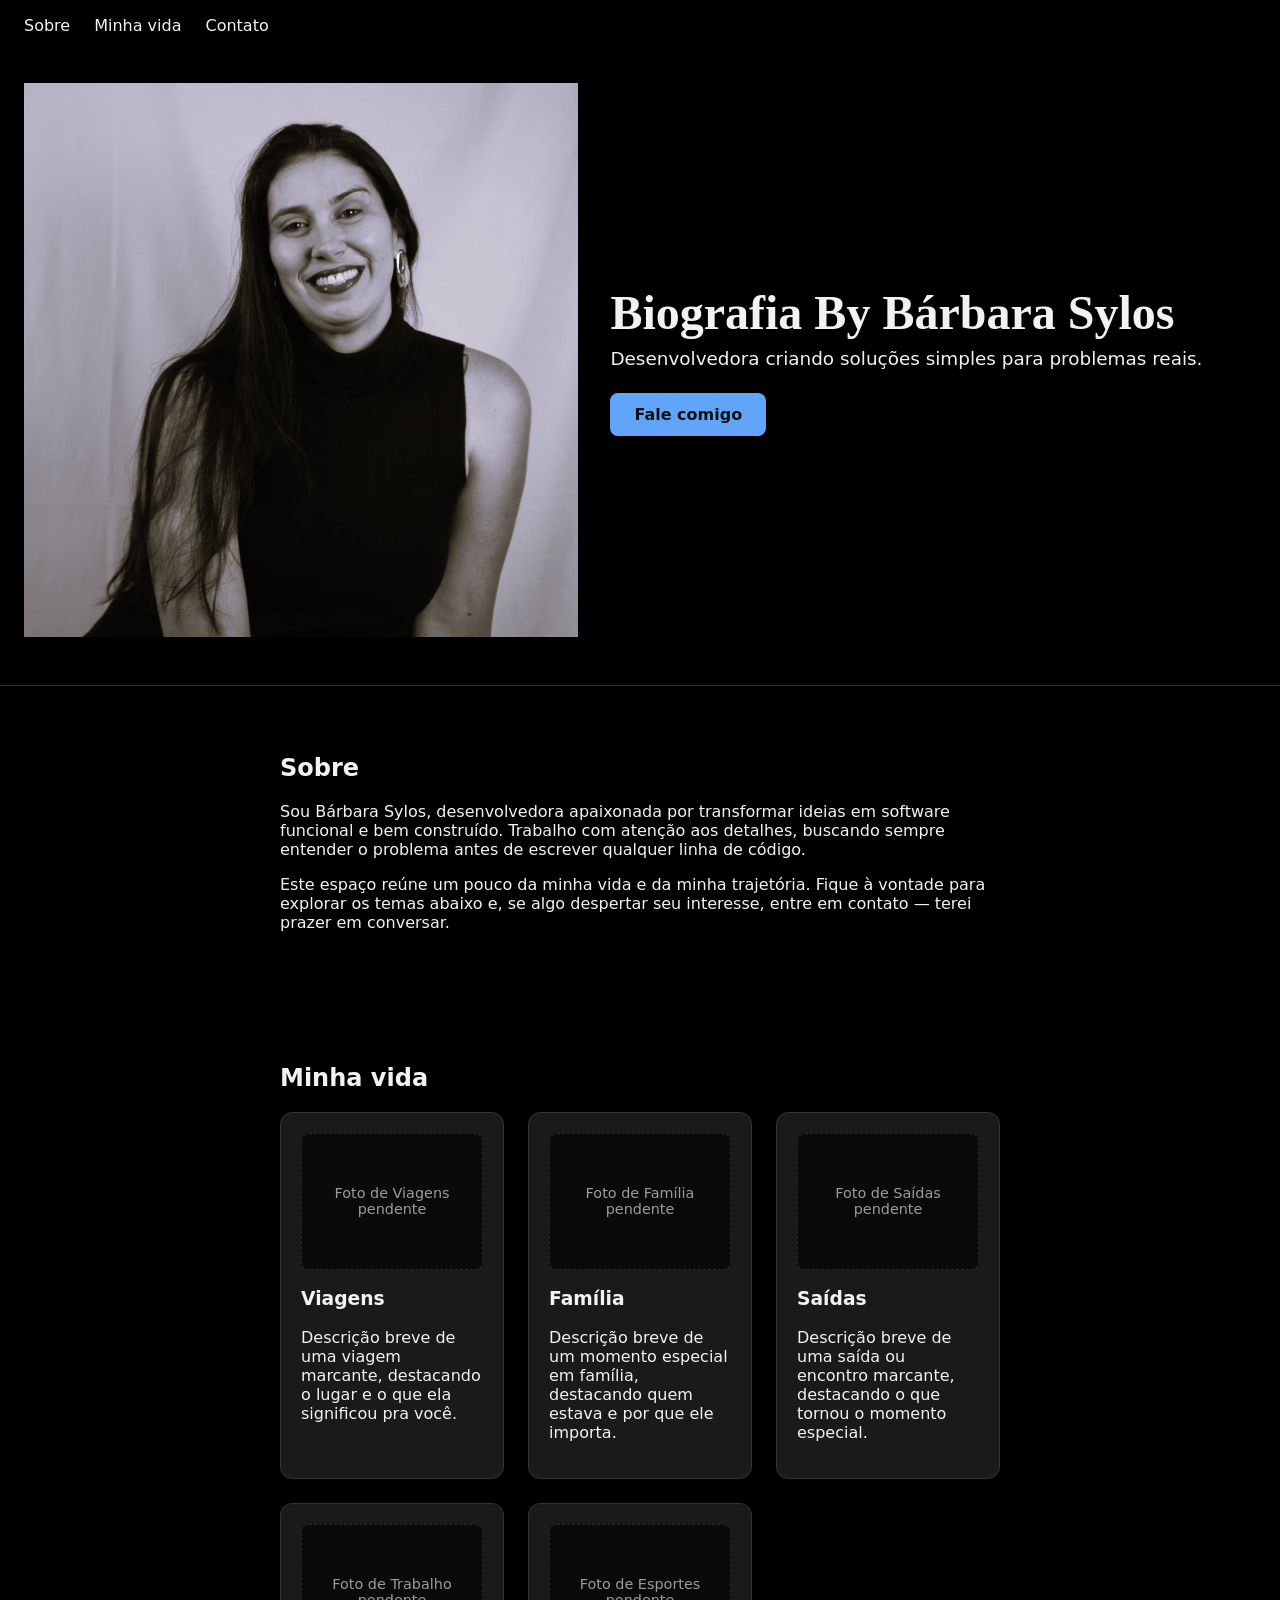
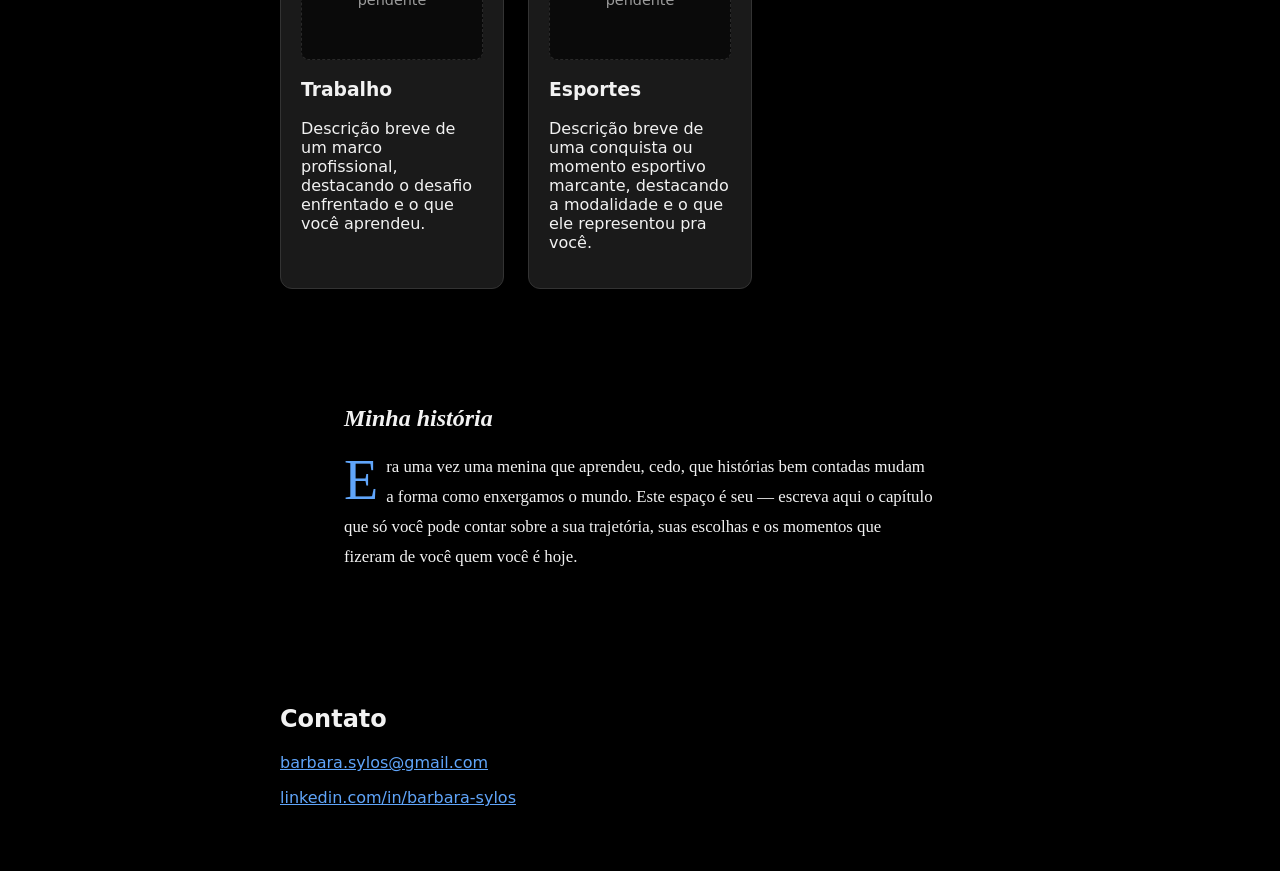
==== index.html @ 66dad940 "Commit inicial do site pessoal com tema preto puro fixo Remove o sistema de alternancia de tema clar" ====
<!DOCTYPE html>
<html lang="pt-BR">
<head>
  <meta charset="UTF-8">
  <meta name="viewport" content="width=device-width, initial-scale=1.0">
  <title>Bárbara Sylos — Portfólio</title>
  <link rel="stylesheet" href="style.css">
</head>
<body>
  <header class="header">
    <nav class="nav" id="nav">
      <button id="menu-toggle" class="menu-toggle" aria-label="Abrir menu" aria-expanded="false" aria-controls="nav-links">
        <span class="hamburger-line"></span>
        <span class="hamburger-line"></span>
        <span class="hamburger-line"></span>
      </button>
      <ul id="nav-links" class="nav-links">
        <li><a href="#sobre" class="nav-link">Sobre</a></li>
        <li><a href="#minha-vida" class="nav-link">Minha vida</a></li>
        <li><a href="#contato" class="nav-link">Contato</a></li>
      </ul>
    </nav>

    <div class="hero">
      <img src="perfil-barbara02.jpg" alt="Foto de Bárbara Sylos" class="hero-photo">
      <div class="hero-text">
        <h1 class="hero-name">Biografia By Bárbara Sylos</h1>
        <p class="hero-tagline">Desenvolvedora criando soluções simples para problemas reais.</p>
        <a href="#contato" class="cta-button">Fale comigo</a>
      </div>
    </div>
  </header>

  <main>
    <section id="sobre" class="section">
      <h2>Sobre</h2>
      <p>Sou Bárbara Sylos, desenvolvedora apaixonada por transformar ideias em software funcional e bem construído. Trabalho com atenção aos detalhes, buscando sempre entender o problema antes de escrever qualquer linha de código.</p>
      <p>Este espaço reúne um pouco da minha vida e da minha trajetória. Fique à vontade para explorar os temas abaixo e, se algo despertar seu interesse, entre em contato — terei prazer em conversar.</p>
    </section>

    <section id="minha-vida" class="section">
      <h2>Minha vida</h2>
      <!-- Fotos ainda pendentes: trocar cada .card-photo-placeholder por <img> quando as fotos estiverem prontas -->
      <div class="cards">
        <article class="card">
          <div class="card-photo-placeholder">Foto de Viagens pendente</div>
          <h3>Viagens</h3>
          <p>Descrição breve de uma viagem marcante, destacando o lugar e o que ela significou pra você.</p>
        </article>
        <article class="card">
          <div class="card-photo-placeholder">Foto de Família pendente</div>
          <h3>Família</h3>
          <p>Descrição breve de um momento especial em família, destacando quem estava e por que ele importa.</p>
        </article>
        <article class="card">
          <div class="card-photo-placeholder">Foto de Saídas pendente</div>
          <h3>Saídas</h3>
          <p>Descrição breve de uma saída ou encontro marcante, destacando o que tornou o momento especial.</p>
        </article>
        <article class="card">
          <div class="card-photo-placeholder">Foto de Trabalho pendente</div>
          <h3>Trabalho</h3>
          <p>Descrição breve de um marco profissional, destacando o desafio enfrentado e o que você aprendeu.</p>
        </article>
        <article class="card">
          <div class="card-photo-placeholder">Foto de Esportes pendente</div>
          <h3>Esportes</h3>
          <p>Descrição breve de uma conquista ou momento esportivo marcante, destacando a modalidade e o que ele representou pra você.</p>
        </article>
      </div>
    </section>

    <section id="historia" class="section section-story">
      <h2 class="story-heading">Minha história</h2>
      <!-- Texto de exemplo: substituir pelo capítulo real da sua história -->
      <p class="story-text">Era uma vez uma menina que aprendeu, cedo, que histórias bem contadas mudam a forma como enxergamos o mundo. Este espaço é seu — escreva aqui o capítulo que só você pode contar sobre a sua trajetória, suas escolhas e os momentos que fizeram de você quem você é hoje.</p>
    </section>

    <section id="contato" class="section">
      <h2>Contato</h2>
      <p><a href="mailto:barbara.sylos@gmail.com">barbara.sylos@gmail.com</a></p>
      <p><a href="https://www.linkedin.com/in/barbara-sylos" target="_blank" rel="noopener">linkedin.com/in/barbara-sylos</a></p>
    </section>
  </main>

  <script src="script.js"></script>
</body>
</html>
---- style.css ----
/* ===== Variáveis de cor (fixas: preto puro) ===== */
:root {
  --color-bg: #000000;
  --color-bg-alt: #1a1a1a;
  --color-text: #f2f2f2;
  --color-primary: #60a5fa;
  --color-border: #333333;
}

/* ===== Reset simples e base ===== */
* {
  box-sizing: border-box;
}

html {
  scroll-behavior: smooth; /* rolagem suave ao clicar em links de âncora */
}

body {
  margin: 0;
  font-family: system-ui, -apple-system, "Segoe UI", Roboto, sans-serif;
  background-color: var(--color-bg);
  color: var(--color-text);
  transition: background-color 0.2s ease, color 0.2s ease;
}

/* ===== Cabeçalho e barra de navegação ===== */
.header {
  position: relative; /* serve de referência para o menu mobile (position: absolute) */
  padding: 1rem 1.5rem 3rem;
  border-bottom: 1px solid var(--color-border);
}

.nav {
  display: flex;
  align-items: center;
  justify-content: space-between;
  gap: 1rem;
}

.nav-links {
  display: flex;
  gap: 1.5rem;
  list-style: none;
  margin: 0;
  padding: 0;
}

.nav-link {
  color: var(--color-text);
  text-decoration: none;
  font-weight: 500;
}

.nav-link:hover {
  color: var(--color-primary);
}

/* Botão de alternância de tema */
.theme-toggle {
  background: none;
  border: 1px solid var(--color-border);
  border-radius: 999px;
  width: 2.25rem;
  height: 2.25rem;
  font-size: 1.1rem;
  cursor: pointer;
  color: var(--color-text);
}

/* Botão hambúrguer: escondido no desktop, aparece só no mobile (media query abaixo) */
.menu-toggle {
  display: none;
  flex-direction: column;
  justify-content: center;
  gap: 4px;
  width: 2.25rem;
  height: 2.25rem;
  background: none;
  border: none;
  cursor: pointer;
}

.hamburger-line {
  display: block;
  width: 100%;
  height: 2px;
  background-color: var(--color-text);
}

/* ===== Seção de introdução (hero) ===== */
.hero {
  margin: 3rem 0 0;
  display: flex;
  align-items: center;
  gap: 2rem;
}

.hero-photo {
  width: 45%;
  aspect-ratio: 1 / 1; /* mantém quadrada mesmo com a largura variando */
  object-fit: cover;
  flex-shrink: 0; /* não deixa a foto encolher para dar espaço ao texto */
}

.hero-text {
  text-align: left;
  padding-right: 2rem; /* não deixa o texto colar na borda direita da tela */
}

.hero-name {
  font-family: "Brush Script MT", "Segoe Script", cursive;
  font-size: 3rem;
  margin: 0 0 0.5rem;
}

.hero-tagline {
  font-size: 1.15rem;
  margin: 0 0 1.5rem;
}

/* Texto branco não teria contraste suficiente sobre o azul claro de destaque */
.cta-button {
  display: inline-block;
  padding: 0.75rem 1.5rem;
  background-color: var(--color-primary);
  color: #121212;
  text-decoration: none;
  border-radius: 0.5rem;
  font-weight: 600;
}

/* ===== Seções gerais ===== */
.section {
  max-width: 48rem;
  margin: 0 auto;
  padding: 3rem 1.5rem;
}

/* Links de contato: sem esta regra, ficavam com o azul/roxo padrão do
   navegador, ilegíveis sobre o fundo escuro do tema dark */
#contato a {
  color: var(--color-primary);
  text-decoration: underline;
}

/* ===== Cartões de "Minha vida" ===== */
.cards {
  display: grid;
  grid-template-columns: repeat(auto-fit, minmax(13rem, 1fr));
  gap: 1.5rem;
}

.card {
  background-color: var(--color-bg-alt);
  border: 1px solid var(--color-border);
  border-radius: 0.75rem;
  padding: 1.25rem;
}

/* Espaço reservado para quando as fotos de cada categoria estiverem prontas */
.card-photo-placeholder {
  aspect-ratio: 4 / 3;
  display: flex;
  align-items: center;
  justify-content: center;
  text-align: center;
  padding: 0.5rem;
  margin-bottom: 0.75rem;
  background-color: var(--color-bg);
  border: 1px dashed var(--color-border);
  border-radius: 0.5rem;
  font-size: 0.9rem;
  opacity: 0.6;
}

/* ===== Seção "Minha história" (estilo capítulo de livro) ===== */
.section-story {
  max-width: 40rem; /* coluna mais estreita, como um livro, pra facilitar a leitura */
}

.story-heading {
  font-family: Georgia, "Times New Roman", serif;
  font-style: italic;
}

.story-text {
  font-family: Georgia, "Times New Roman", serif;
  font-size: 1.05rem;
  line-height: 1.8;
}

/* Primeira letra do capítulo em destaque, como em livros impressos */
.story-text::first-letter {
  font-family: "Brush Script MT", "Segoe Script", cursive;
  font-size: 3.5rem;
  line-height: 1;
  float: left;
  padding-right: 0.5rem;
  color: var(--color-primary);
}

/* ===== Responsivo: menu vira hambúrguer abaixo de 768px ===== */
@media (max-width: 768px) {
  .nav-links {
    display: none; /* escondido até o botão hambúrguer abrir (classe is-open abaixo) */
    position: absolute;
    top: 4rem;
    left: 1rem;
    right: 1rem;
    flex-direction: column;
    background-color: var(--color-bg);
    border: 1px solid var(--color-border);
    border-radius: 0.5rem;
    padding: 1rem;
    gap: 1rem;
    z-index: 10;
  }

  .nav-links.is-open {
    display: flex; /* classe adicionada/removida pelo script.js (Task 3) */
  }

  .menu-toggle {
    display: flex; /* só aparece no mobile */
  }

  .hero {
    flex-direction: column; /* empilha foto e texto no celular */
    text-align: center;
  }

  .hero-photo {
    width: 100%; /* ocupa a largura toda em vez de metade, já empilhada */
  }

  .hero-text {
    text-align: center;
    padding-right: 0;
  }
}
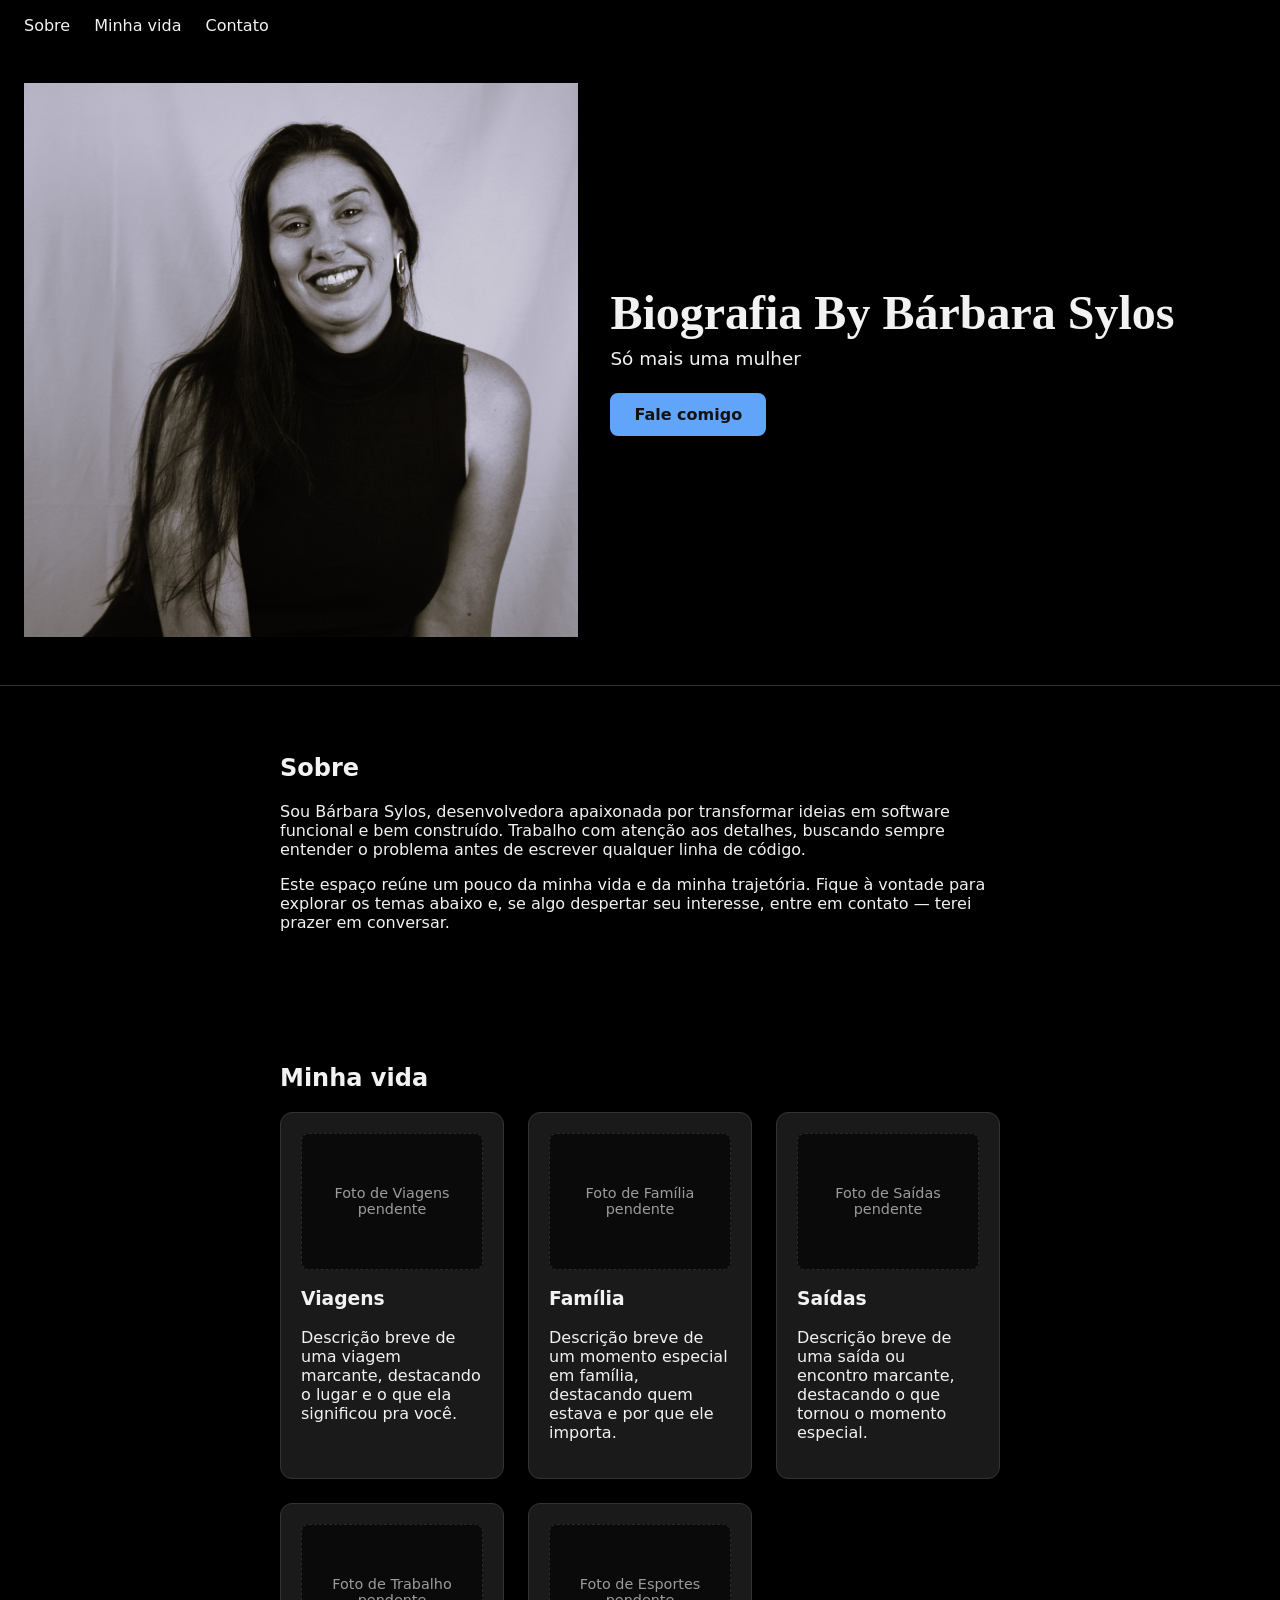
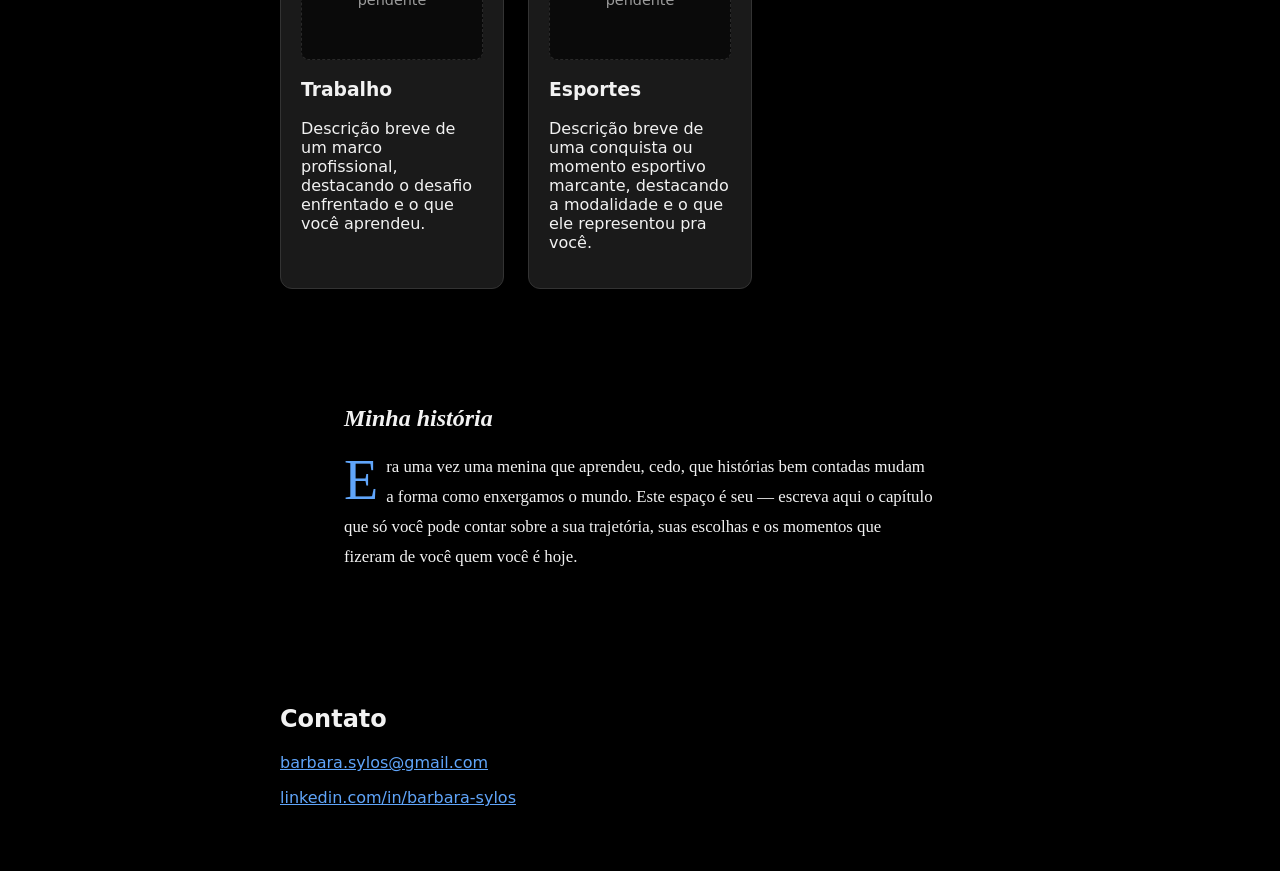
==== commit 0c59b17f: "Altera o slogan da página inicial Co-Authored-By: Claude Sonnet 5 <noreply@anthropic.com>" ====
--- a/index.html
+++ b/index.html
@@ -25,7 +25,7 @@
       <img src="perfil-barbara02.jpg" alt="Foto de Bárbara Sylos" class="hero-photo">
       <div class="hero-text">
         <h1 class="hero-name">Biografia By Bárbara Sylos</h1>
-        <p class="hero-tagline">Desenvolvedora criando soluções simples para problemas reais.</p>
+        <p class="hero-tagline">Só mais uma mulher</p>
         <a href="#contato" class="cta-button">Fale comigo</a>
       </div>
     </div>
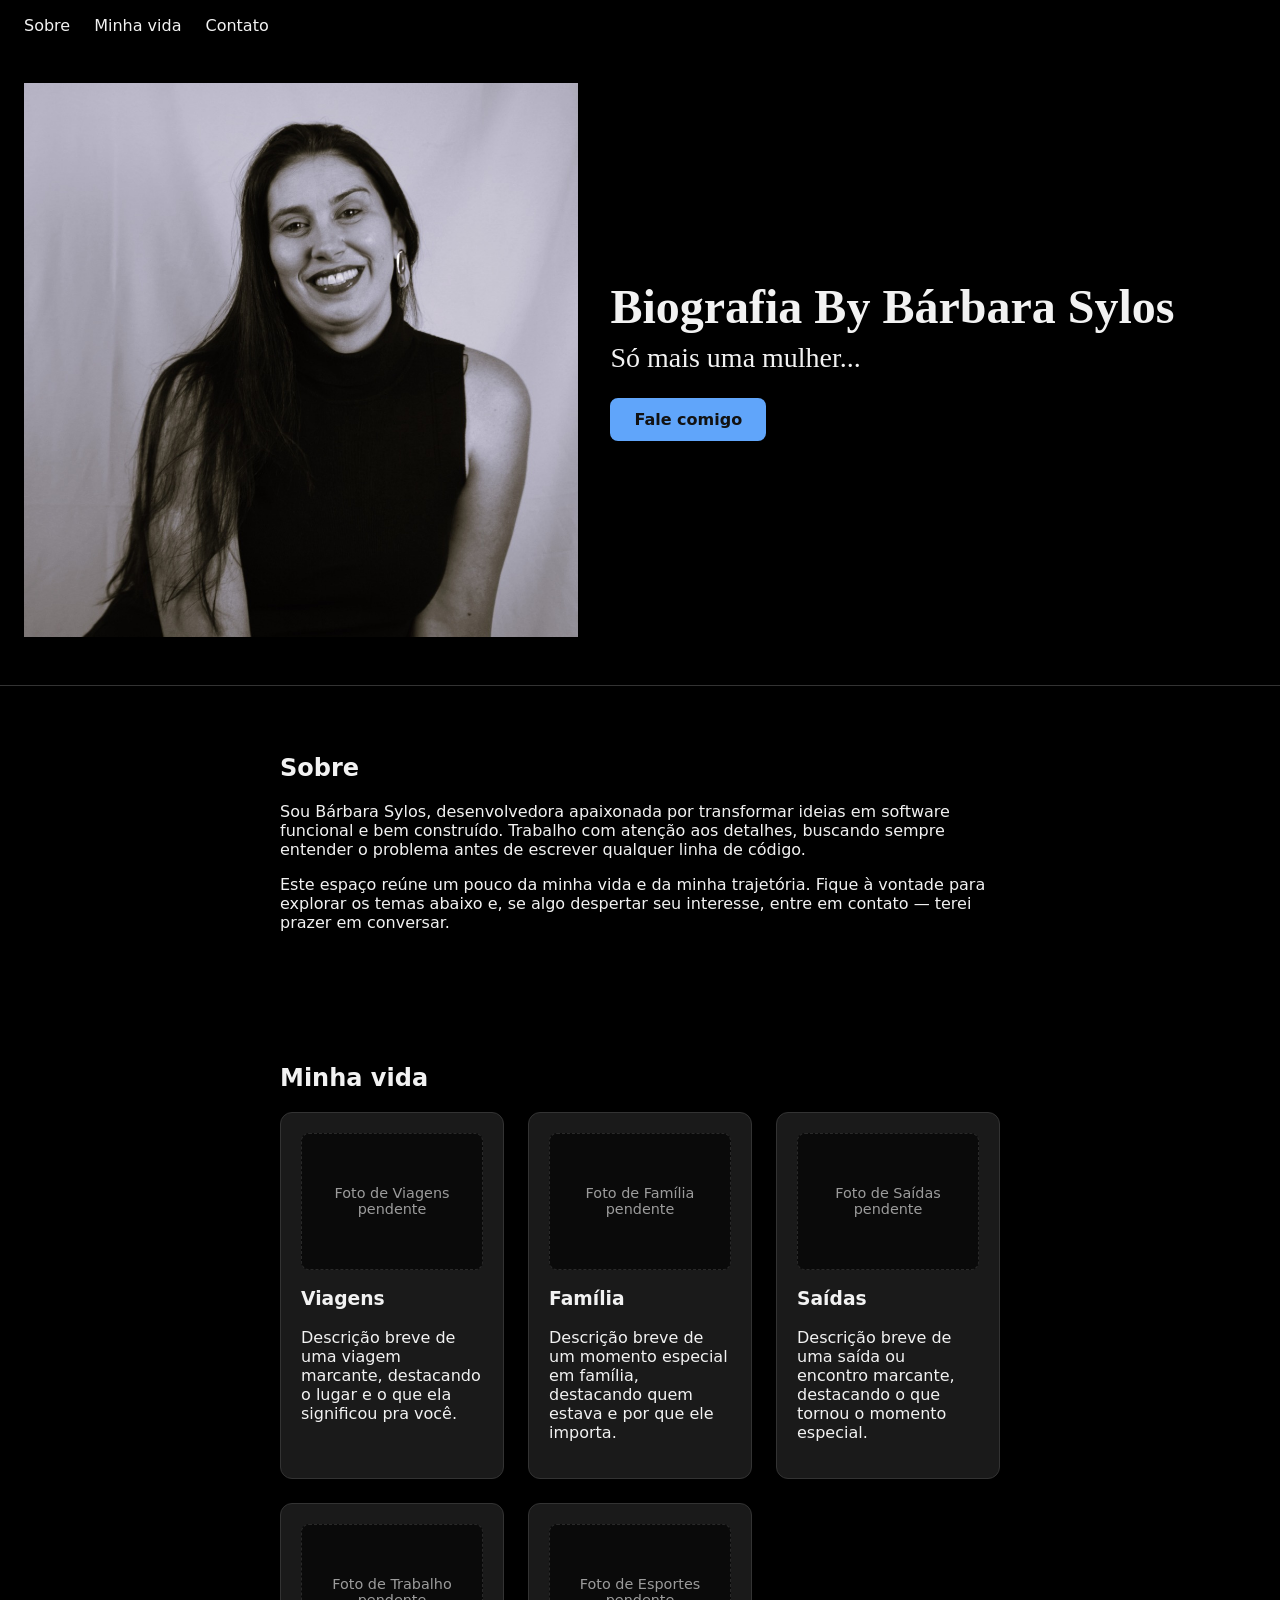
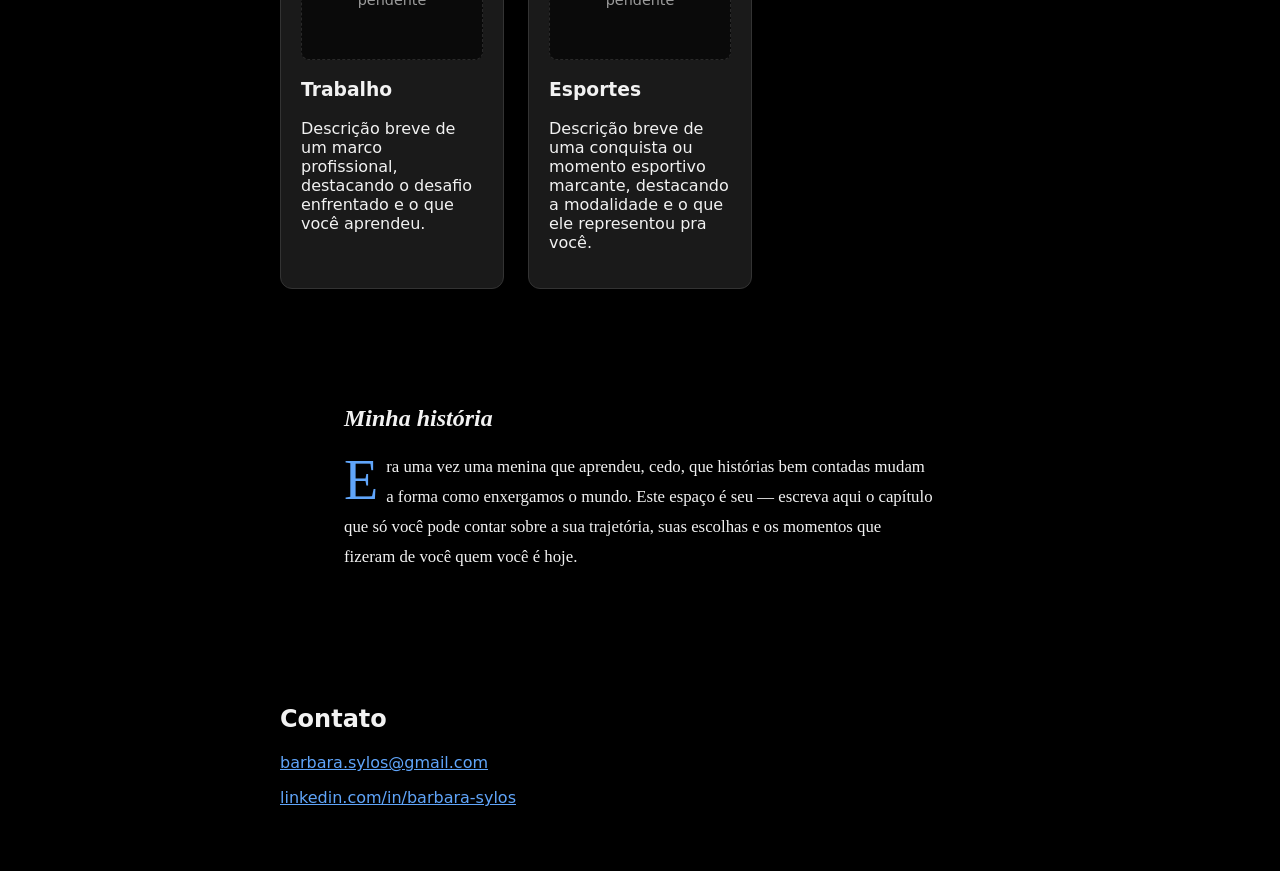
==== commit ebc7a05a: "Estiliza o slogan com fonte cursiva e adiciona reticências Co-Authored-By: Claude Sonnet 5 <noreply@" ====
--- a/index.html
+++ b/index.html
@@ -25,7 +25,7 @@
       <img src="perfil-barbara02.jpg" alt="Foto de Bárbara Sylos" class="hero-photo">
       <div class="hero-text">
         <h1 class="hero-name">Biografia By Bárbara Sylos</h1>
-        <p class="hero-tagline">Só mais uma mulher</p>
+        <p class="hero-tagline">Só mais uma mulher...</p>
         <a href="#contato" class="cta-button">Fale comigo</a>
       </div>
     </div>
--- a/style.css
+++ b/style.css
@@ -115,7 +115,8 @@
 }
 
 .hero-tagline {
-  font-size: 1.15rem;
+  font-family: "Brush Script MT", "Segoe Script", cursive;
+  font-size: 1.75rem;
   margin: 0 0 1.5rem;
 }
 
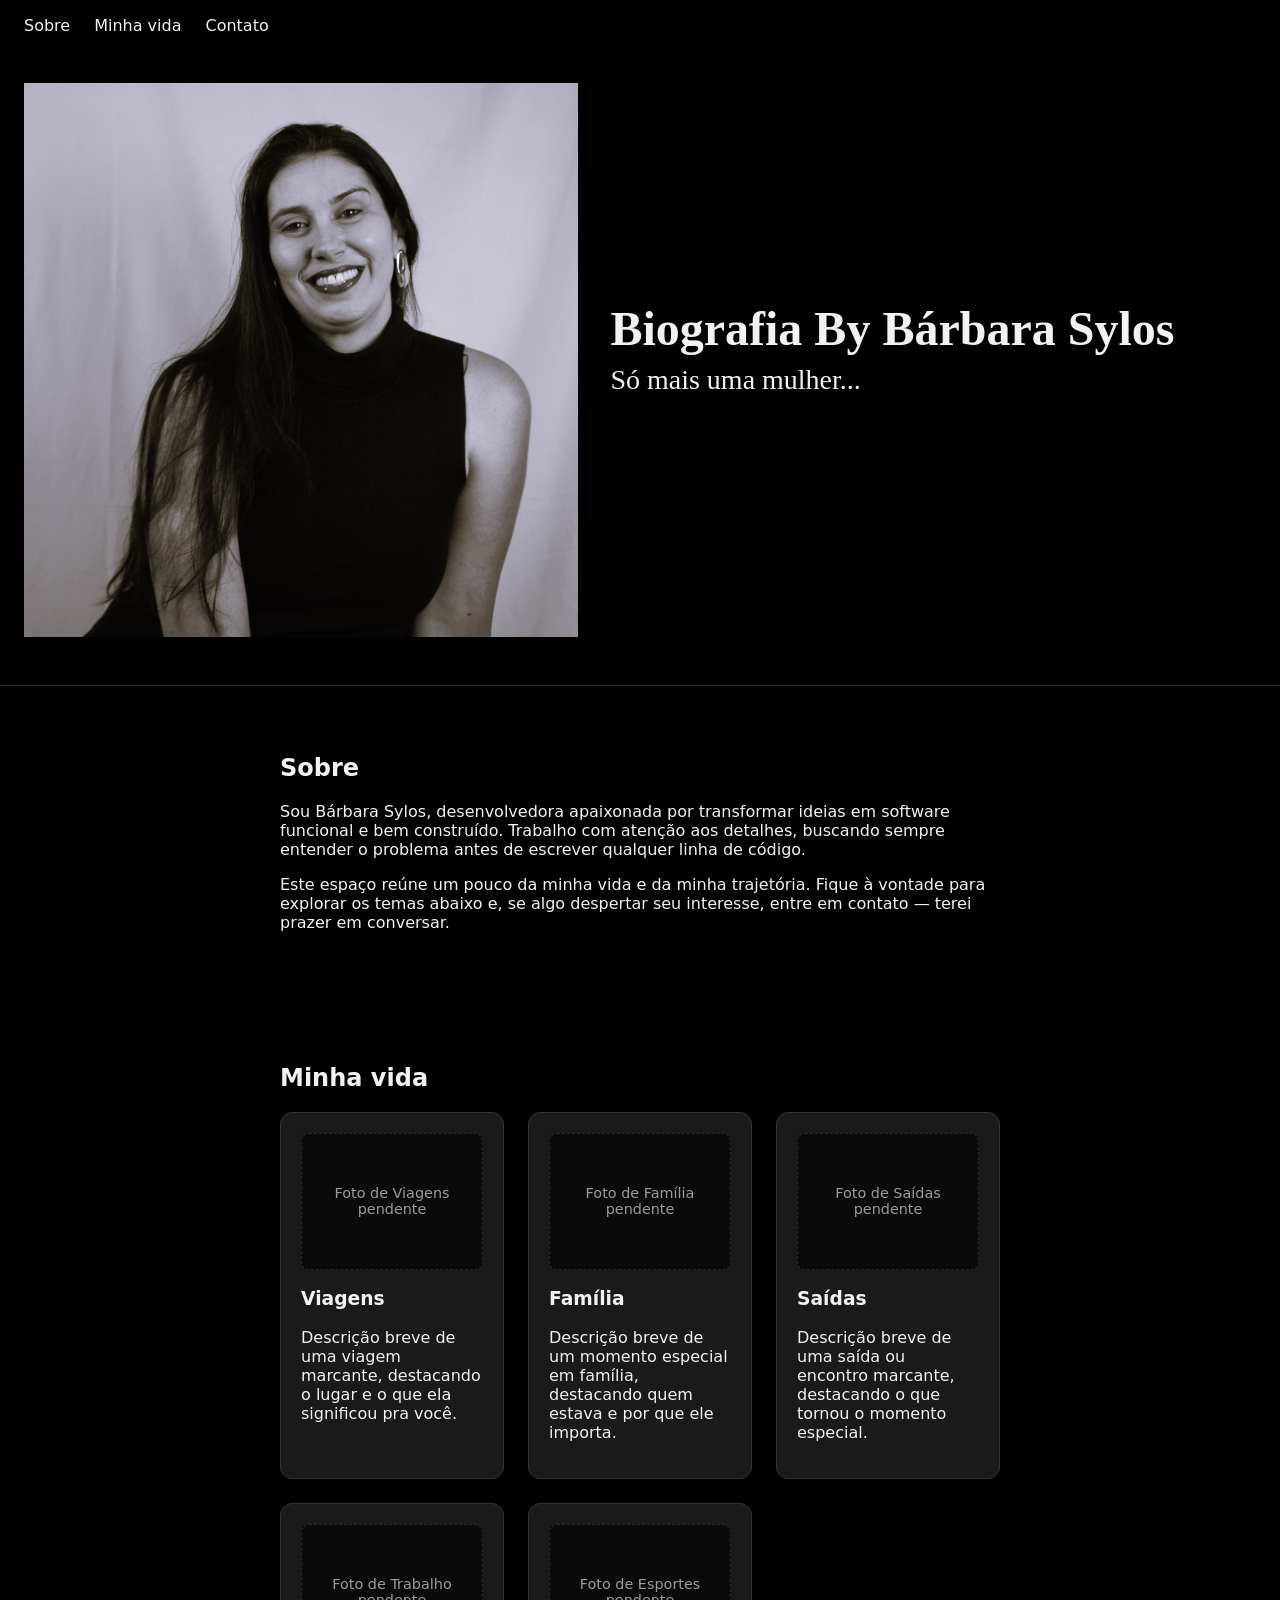
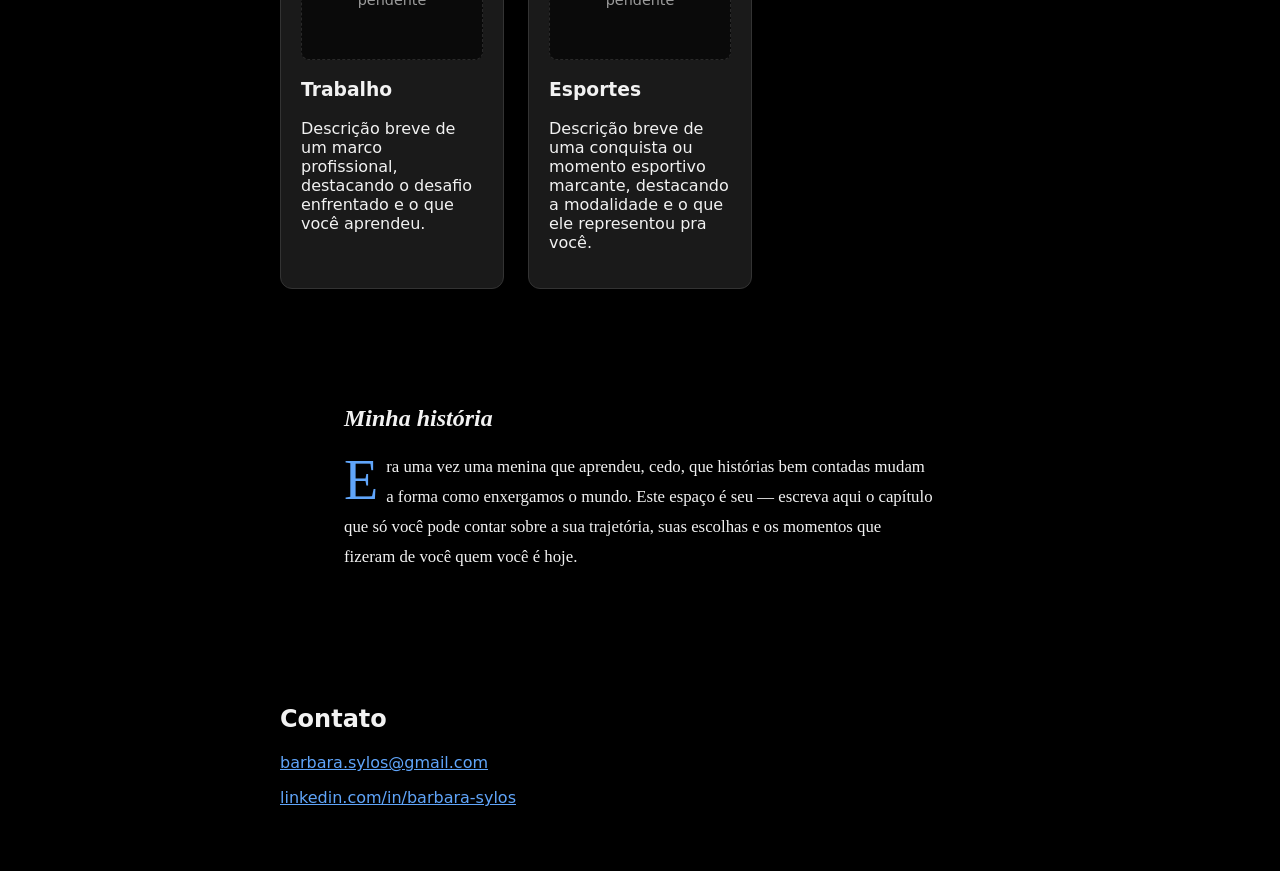
==== commit f305b2ba: "Remove o botão "Fale comigo" da seção inicial Co-Authored-By: Claude Sonnet 5 <noreply@anthropic.com" ====
--- a/index.html
+++ b/index.html
@@ -26,7 +26,6 @@
       <div class="hero-text">
         <h1 class="hero-name">Biografia By Bárbara Sylos</h1>
         <p class="hero-tagline">Só mais uma mulher...</p>
-        <a href="#contato" class="cta-button">Fale comigo</a>
       </div>
     </div>
   </header>
--- a/style.css
+++ b/style.css
@@ -118,17 +118,6 @@
   font-family: "Brush Script MT", "Segoe Script", cursive;
   font-size: 1.75rem;
   margin: 0 0 1.5rem;
-}
-
-/* Texto branco não teria contraste suficiente sobre o azul claro de destaque */
-.cta-button {
-  display: inline-block;
-  padding: 0.75rem 1.5rem;
-  background-color: var(--color-primary);
-  color: #121212;
-  text-decoration: none;
-  border-radius: 0.5rem;
-  font-weight: 600;
 }
 
 /* ===== Seções gerais ===== */
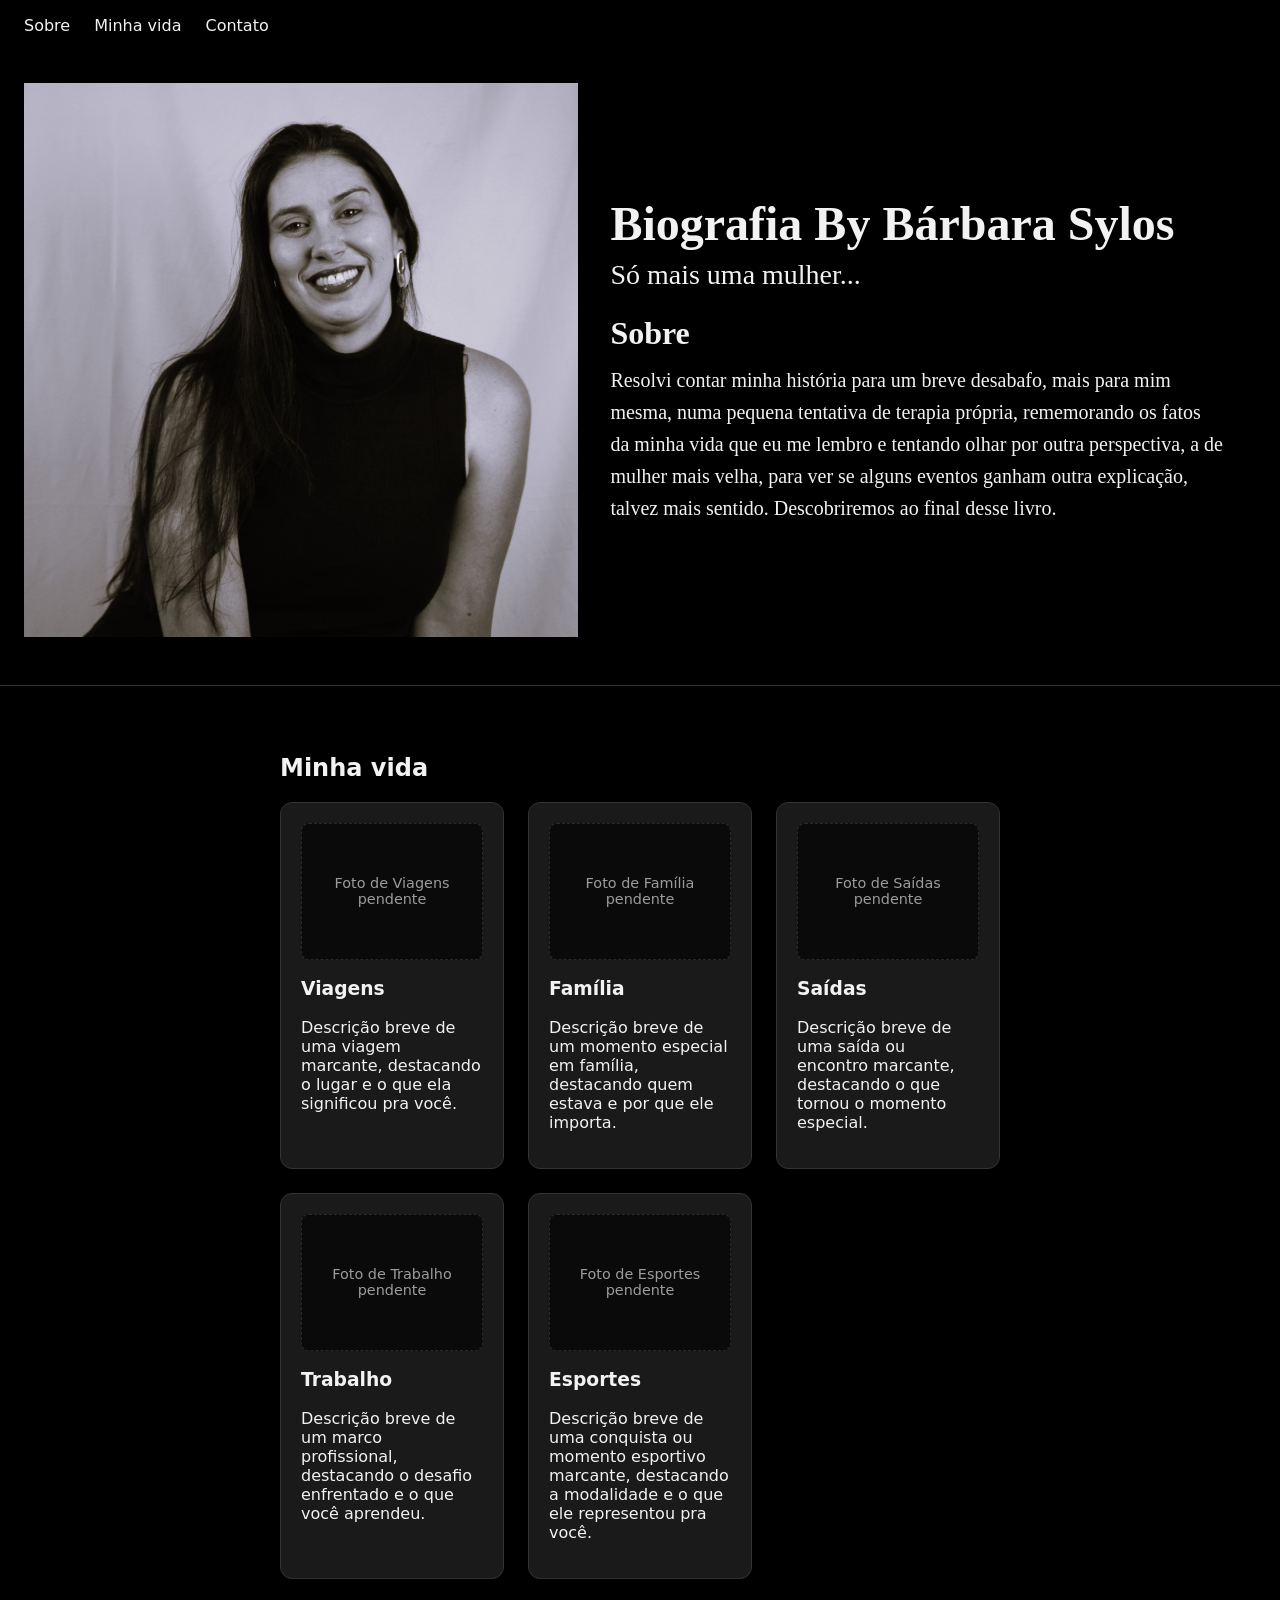
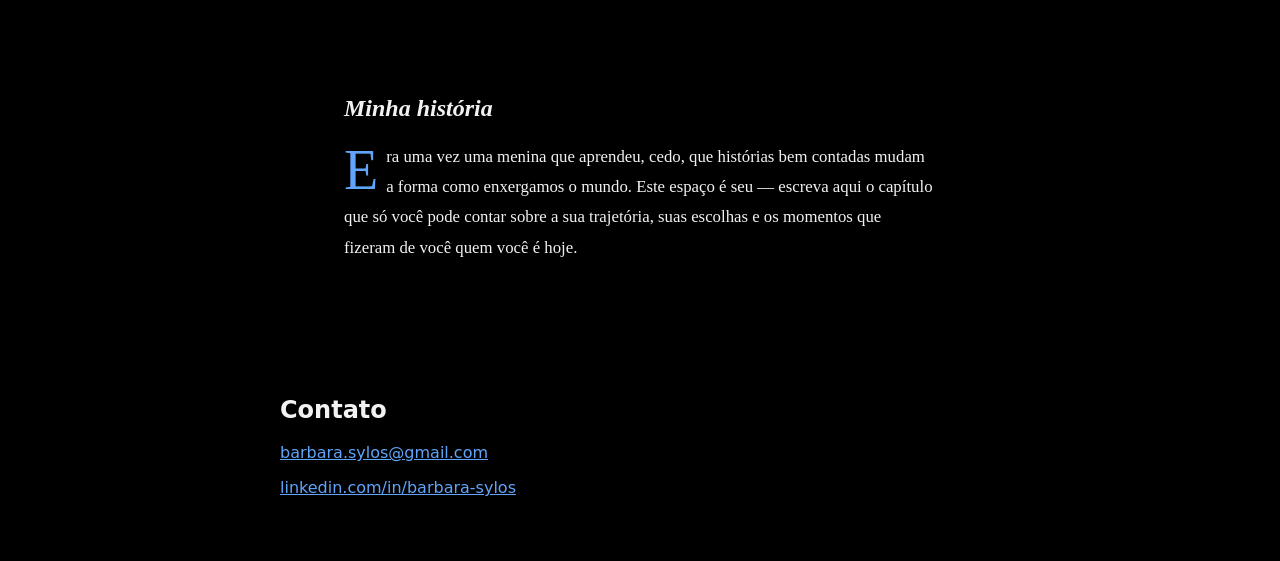
==== commit 2006edb7: "Move o Sobre para o topo com novo texto e letras estilizadas Substitui os parágrafos antigos da seçã" ====
--- a/index.html
+++ b/index.html
@@ -26,17 +26,13 @@
       <div class="hero-text">
         <h1 class="hero-name">Biografia By Bárbara Sylos</h1>
         <p class="hero-tagline">Só mais uma mulher...</p>
+        <h2 id="sobre" class="hero-about-heading">Sobre</h2>
+        <p class="hero-about-text">Resolvi contar minha história para um breve desabafo, mais para mim mesma, numa pequena tentativa de terapia própria, rememorando os fatos da minha vida que eu me lembro e tentando olhar por outra perspectiva, a de mulher mais velha, para ver se alguns eventos ganham outra explicação, talvez mais sentido. Descobriremos ao final desse livro.</p>
       </div>
     </div>
   </header>
 
   <main>
-    <section id="sobre" class="section">
-      <h2>Sobre</h2>
-      <p>Sou Bárbara Sylos, desenvolvedora apaixonada por transformar ideias em software funcional e bem construído. Trabalho com atenção aos detalhes, buscando sempre entender o problema antes de escrever qualquer linha de código.</p>
-      <p>Este espaço reúne um pouco da minha vida e da minha trajetória. Fique à vontade para explorar os temas abaixo e, se algo despertar seu interesse, entre em contato — terei prazer em conversar.</p>
-    </section>
-
     <section id="minha-vida" class="section">
       <h2>Minha vida</h2>
       <!-- Fotos ainda pendentes: trocar cada .card-photo-placeholder por <img> quando as fotos estiverem prontas -->
--- a/style.css
+++ b/style.css
@@ -118,6 +118,19 @@
   font-family: "Brush Script MT", "Segoe Script", cursive;
   font-size: 1.75rem;
   margin: 0 0 1.5rem;
+}
+
+.hero-about-heading {
+  font-family: "Brush Script MT", "Segoe Script", cursive;
+  font-size: 2rem;
+  margin: 0 0 0.75rem;
+}
+
+.hero-about-text {
+  font-family: "Brush Script MT", "Segoe Script", cursive;
+  font-size: 1.25rem;
+  line-height: 1.6;
+  margin: 0;
 }
 
 /* ===== Seções gerais ===== */
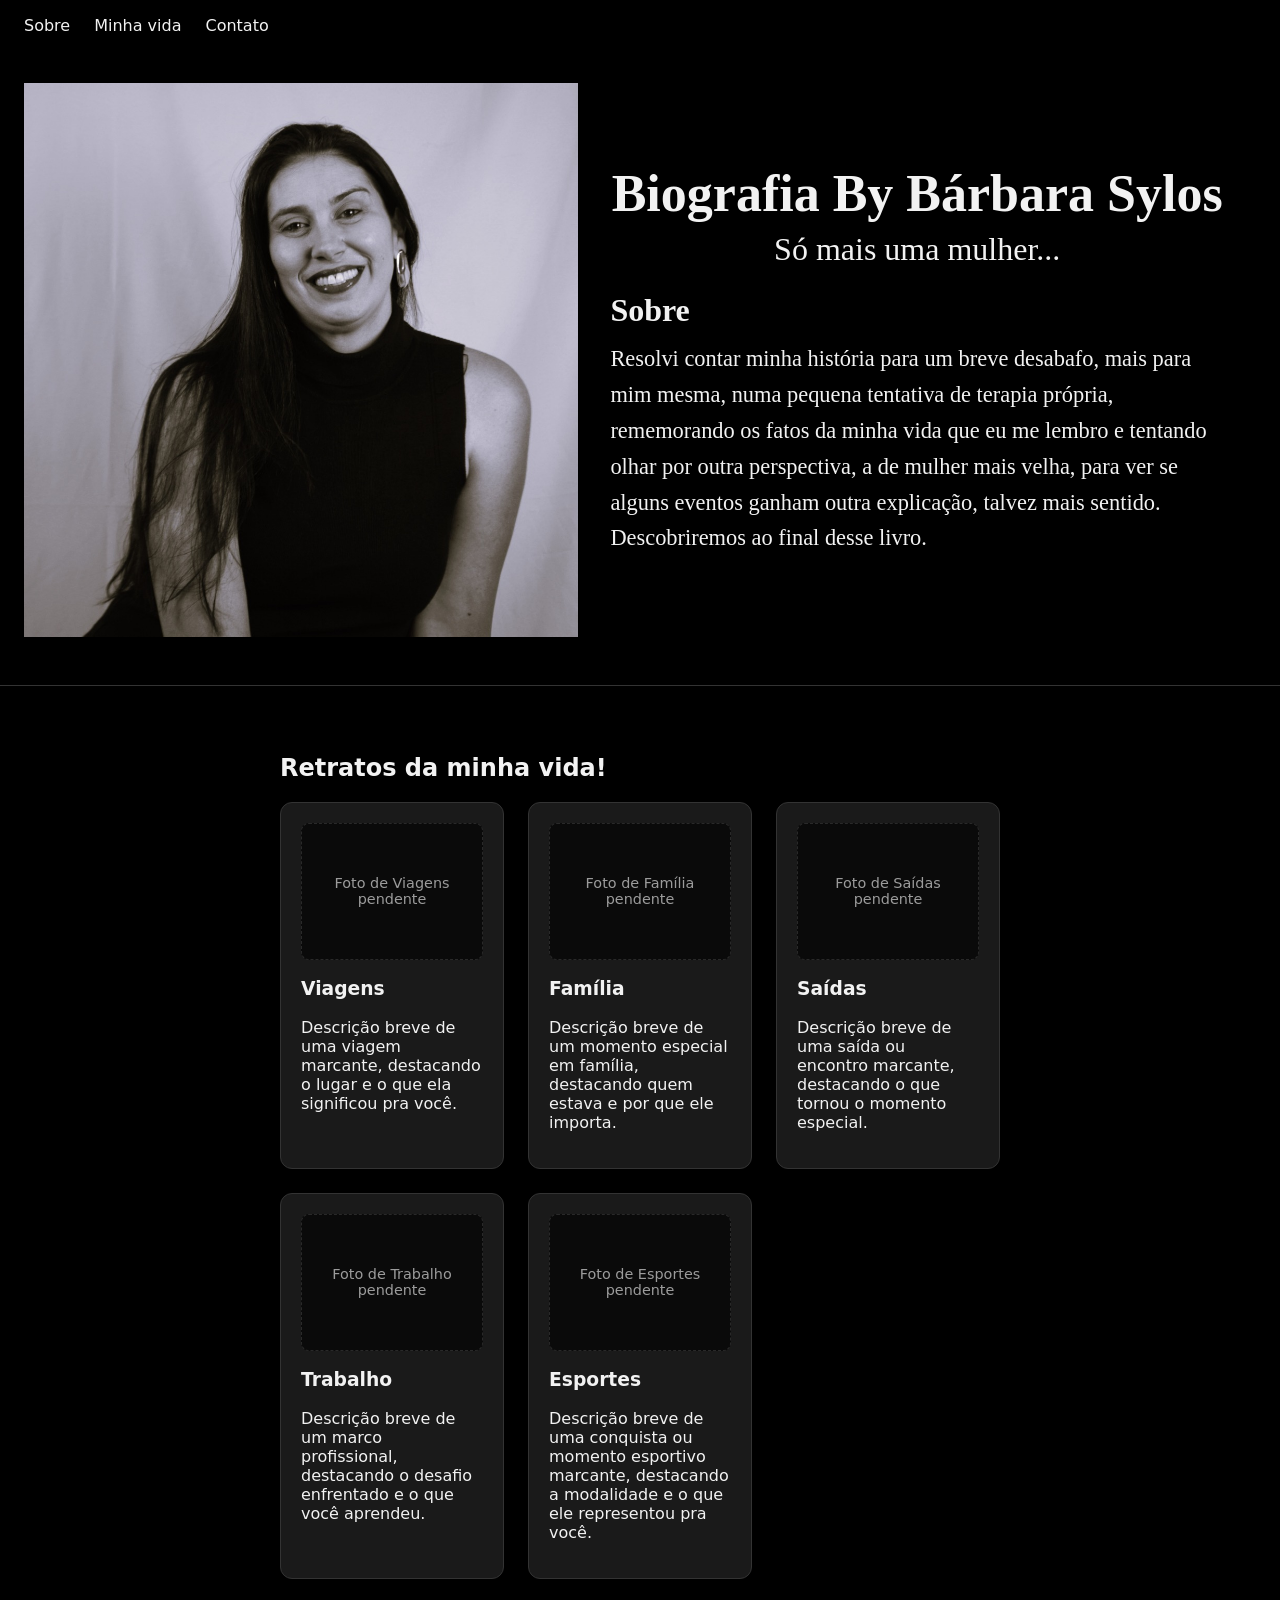
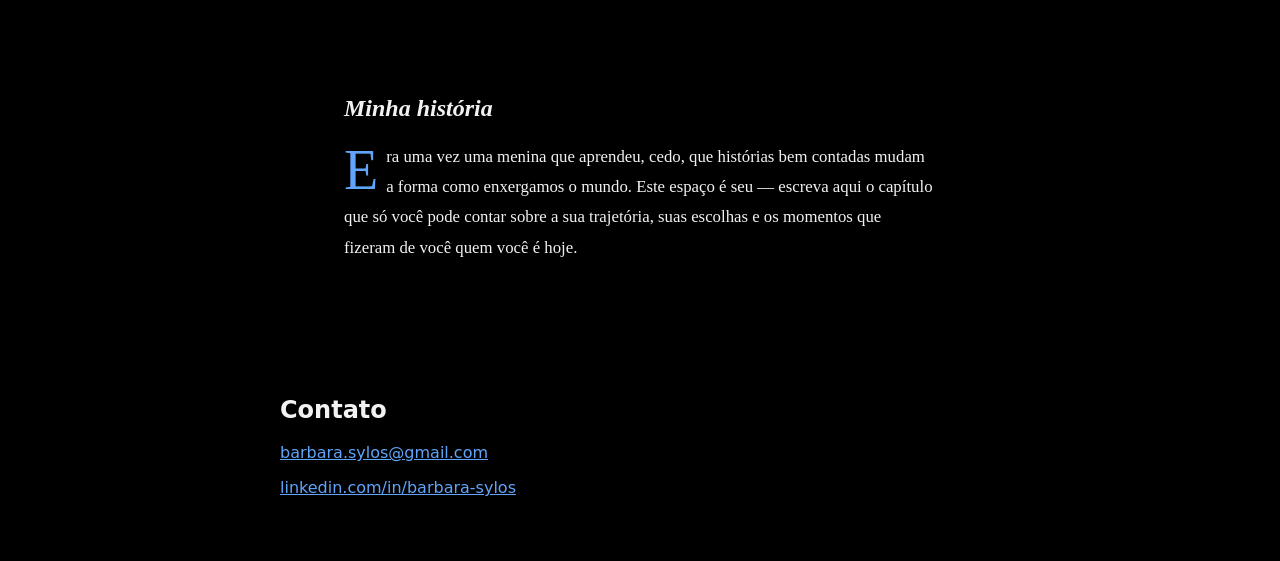
==== commit 50215c5b: "Aumenta e centraliza nome/slogan, renomeia título da seção Minha vida Co-Authored-By: Claude Sonnet " ====
--- a/index.html
+++ b/index.html
@@ -34,7 +34,7 @@
 
   <main>
     <section id="minha-vida" class="section">
-      <h2>Minha vida</h2>
+      <h2>Retratos da minha vida!</h2>
       <!-- Fotos ainda pendentes: trocar cada .card-photo-placeholder por <img> quando as fotos estiverem prontas -->
       <div class="cards">
         <article class="card">
--- a/style.css
+++ b/style.css
@@ -110,13 +110,15 @@
 
 .hero-name {
   font-family: "Brush Script MT", "Segoe Script", cursive;
-  font-size: 3rem;
+  font-size: 3.25rem;
+  text-align: center;
   margin: 0 0 0.5rem;
 }
 
 .hero-tagline {
   font-family: "Brush Script MT", "Segoe Script", cursive;
-  font-size: 1.75rem;
+  font-size: 2rem;
+  text-align: center;
   margin: 0 0 1.5rem;
 }
 
@@ -127,8 +129,8 @@
 }
 
 .hero-about-text {
-  font-family: "Brush Script MT", "Segoe Script", cursive;
-  font-size: 1.25rem;
+  font-family: "Times New Roman", Times, serif;
+  font-size: 1.4rem;
   line-height: 1.6;
   margin: 0;
 }
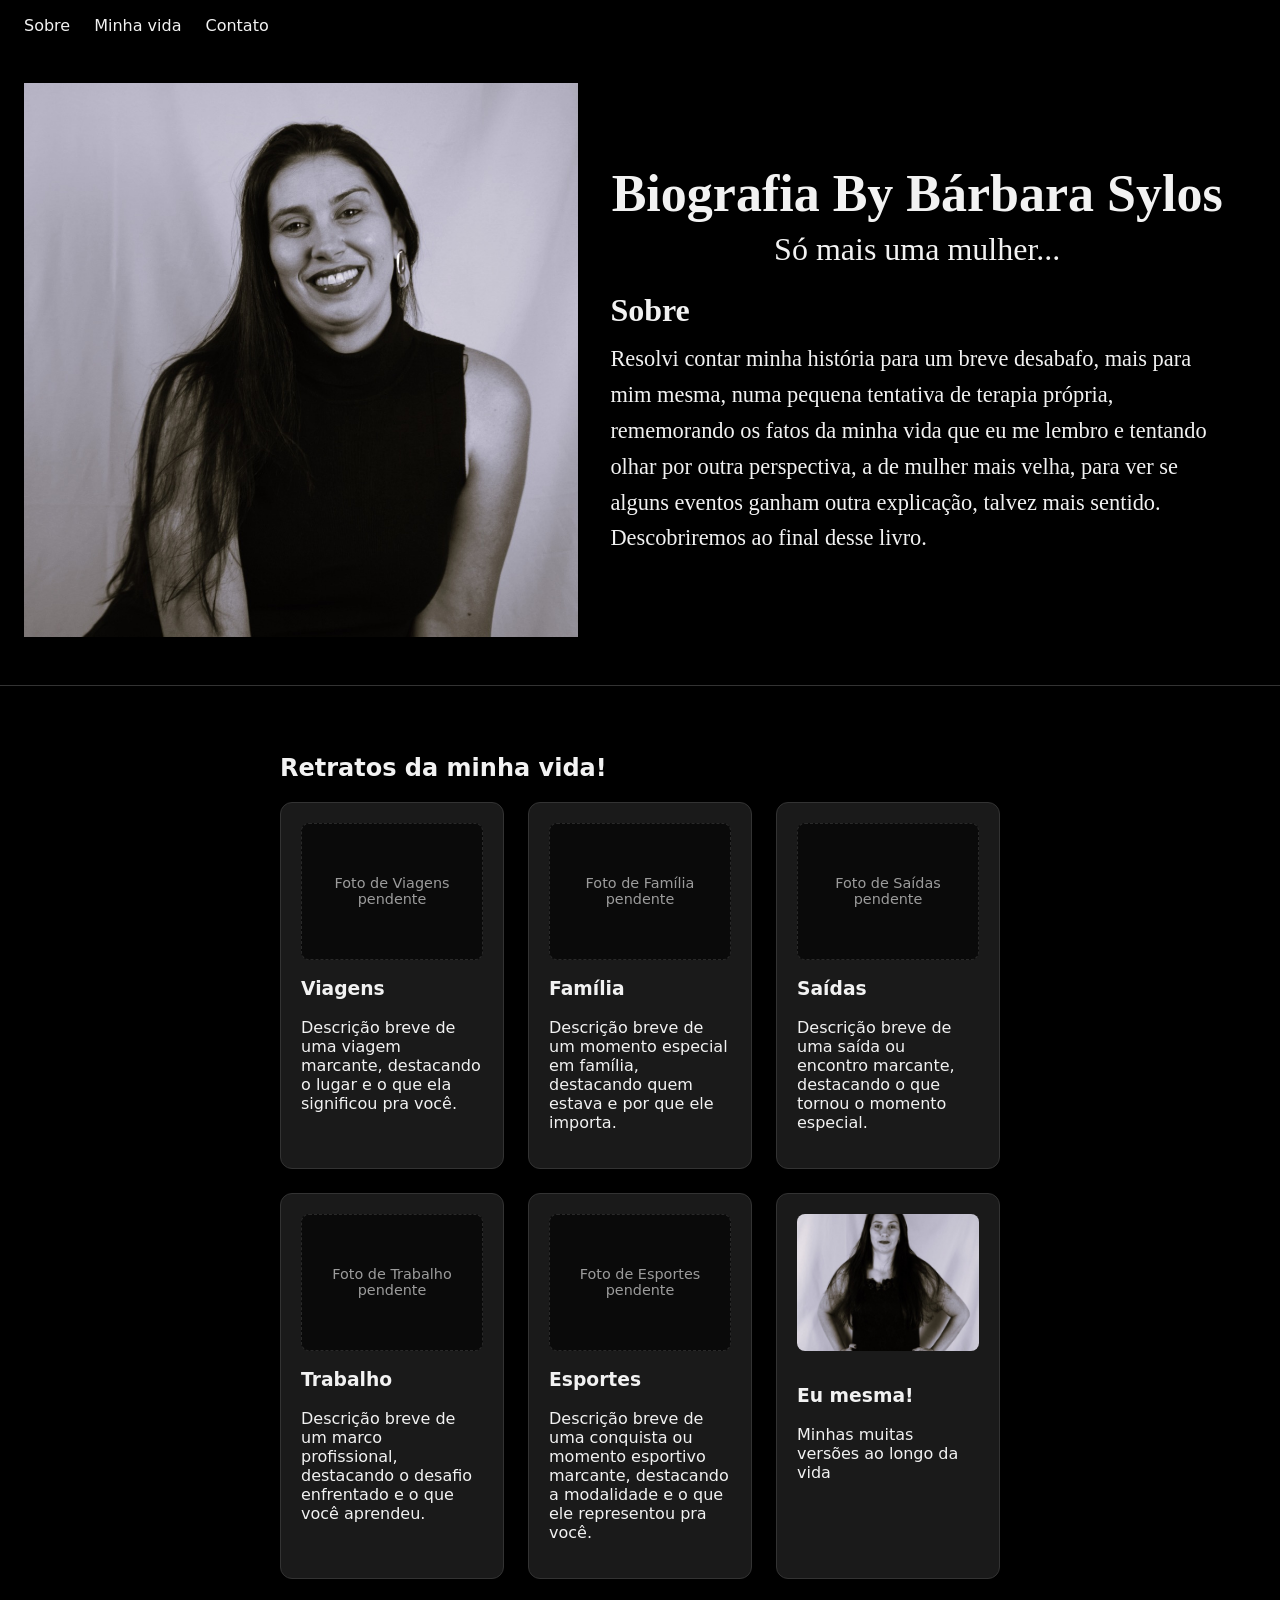
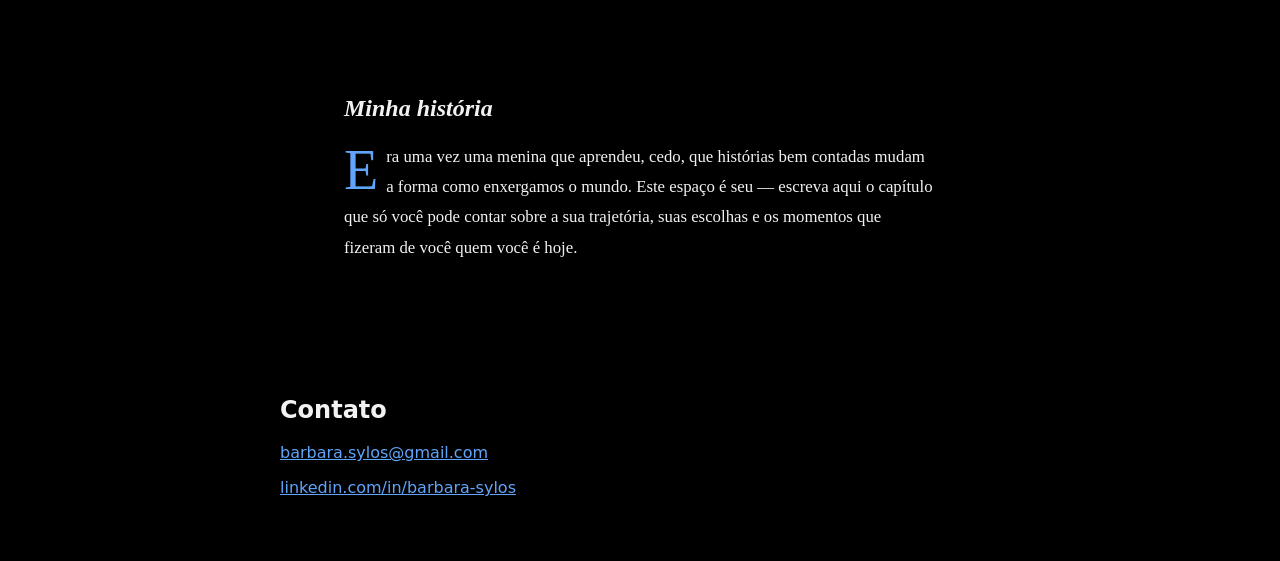
==== commit 78a411b4: "Adiciona card "Eu mesma!" com link para galeria de fotos Cria a página eu-mesma.html com uma galeria" ====
--- a/index.html
+++ b/index.html
@@ -62,6 +62,11 @@
           <h3>Esportes</h3>
           <p>Descrição breve de uma conquista ou momento esportivo marcante, destacando a modalidade e o que ele representou pra você.</p>
         </article>
+        <a href="eu-mesma.html" class="card card-link">
+          <img src="simplesmente-eu.jpg" alt="Foto de Bárbara Sylos" class="card-photo">
+          <h3>Eu mesma!</h3>
+          <p>Minhas muitas versões ao longo da vida</p>
+        </a>
       </div>
     </section>
 
--- a/style.css
+++ b/style.css
@@ -177,6 +177,64 @@
   border-radius: 0.5rem;
   font-size: 0.9rem;
   opacity: 0.6;
+}
+
+/* Foto real de um card (quando já não é mais placeholder) */
+.card-photo {
+  width: 100%;
+  aspect-ratio: 4 / 3;
+  object-fit: cover;
+  margin-bottom: 0.75rem;
+  border-radius: 0.5rem;
+}
+
+/* Card que também é um link: remove estilos padrão de link e adiciona
+   destaque sutil ao passar o mouse, pra indicar que é clicável */
+.card-link {
+  display: block;
+  text-decoration: none;
+  color: inherit;
+  transition: border-color 0.2s ease;
+}
+
+.card-link:hover {
+  border-color: var(--color-primary);
+}
+
+/* ===== Galeria de fotos (página "Eu mesma!") ===== */
+.gallery-back-link {
+  display: inline-block;
+  color: var(--color-primary);
+  text-decoration: none;
+  margin-bottom: 1.5rem;
+}
+
+.gallery-back-link:hover {
+  text-decoration: underline;
+}
+
+.gallery {
+  display: grid;
+  grid-template-columns: repeat(auto-fit, minmax(16rem, 1fr));
+  gap: 2rem;
+}
+
+.gallery-item {
+  margin: 0;
+}
+
+.gallery-photo {
+  width: 100%;
+  aspect-ratio: 4 / 3;
+  object-fit: cover;
+  border-radius: 0.75rem;
+  border: 1px solid var(--color-border);
+}
+
+.gallery-caption {
+  margin-top: 0.5rem;
+  font-size: 0.95rem;
+  opacity: 0.85;
 }
 
 /* ===== Seção "Minha história" (estilo capítulo de livro) ===== */
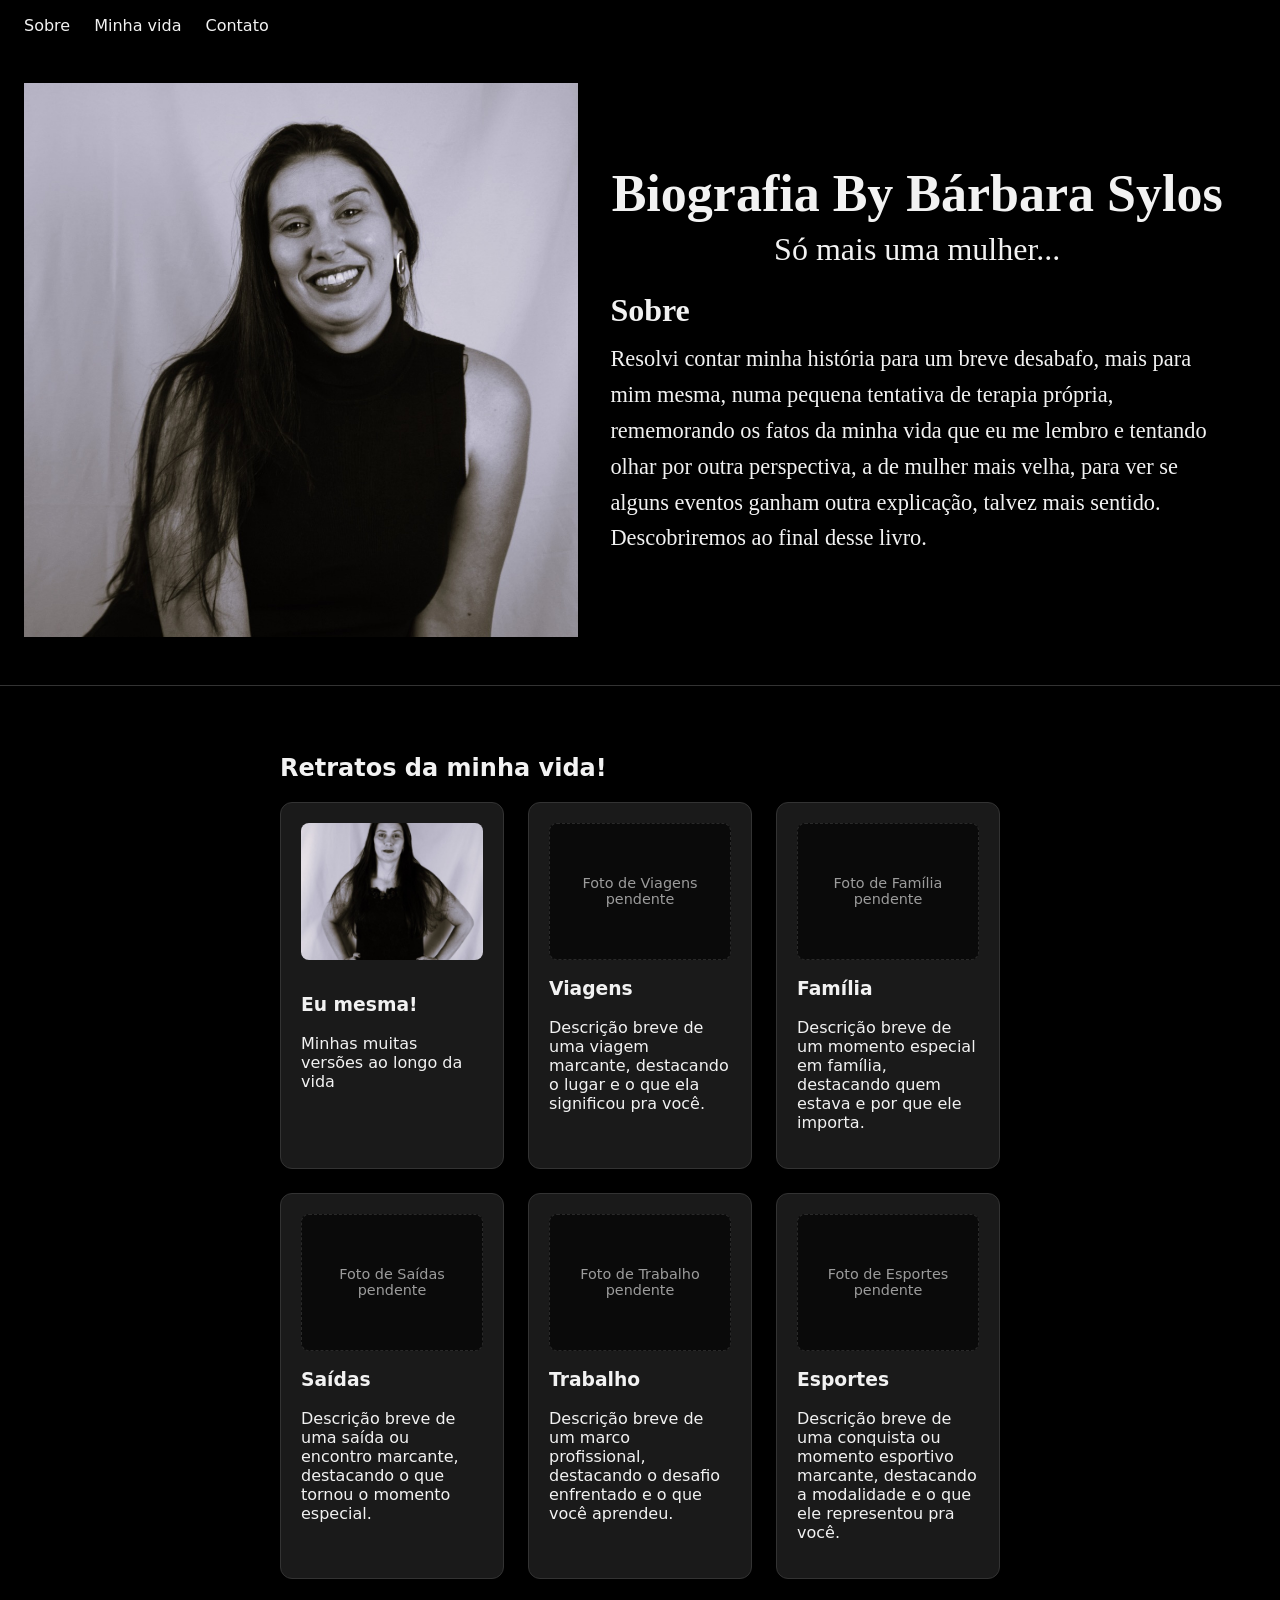
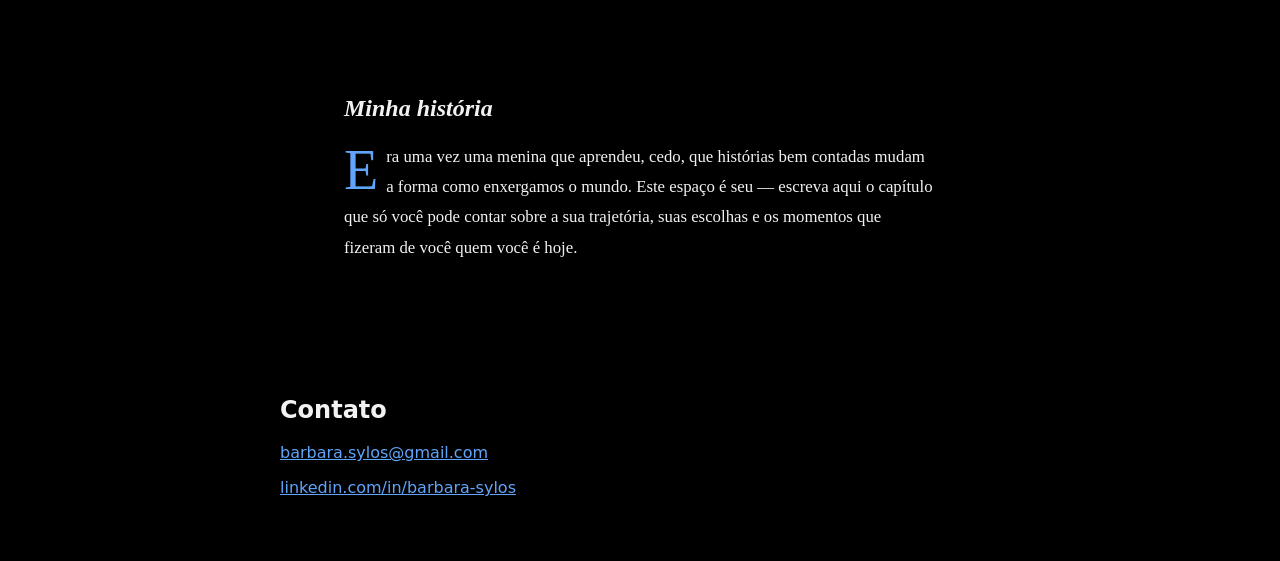
==== commit 2636b561: "Move o card "Eu mesma!" para antes de "Viagens" Co-Authored-By: Claude Sonnet 5 <noreply@anthropic.c" ====
--- a/index.html
+++ b/index.html
@@ -37,6 +37,11 @@
       <h2>Retratos da minha vida!</h2>
       <!-- Fotos ainda pendentes: trocar cada .card-photo-placeholder por <img> quando as fotos estiverem prontas -->
       <div class="cards">
+        <a href="eu-mesma.html" class="card card-link">
+          <img src="simplesmente-eu.jpg" alt="Foto de Bárbara Sylos" class="card-photo">
+          <h3>Eu mesma!</h3>
+          <p>Minhas muitas versões ao longo da vida</p>
+        </a>
         <article class="card">
           <div class="card-photo-placeholder">Foto de Viagens pendente</div>
           <h3>Viagens</h3>
@@ -62,11 +67,6 @@
           <h3>Esportes</h3>
           <p>Descrição breve de uma conquista ou momento esportivo marcante, destacando a modalidade e o que ele representou pra você.</p>
         </article>
-        <a href="eu-mesma.html" class="card card-link">
-          <img src="simplesmente-eu.jpg" alt="Foto de Bárbara Sylos" class="card-photo">
-          <h3>Eu mesma!</h3>
-          <p>Minhas muitas versões ao longo da vida</p>
-        </a>
       </div>
     </section>
 
